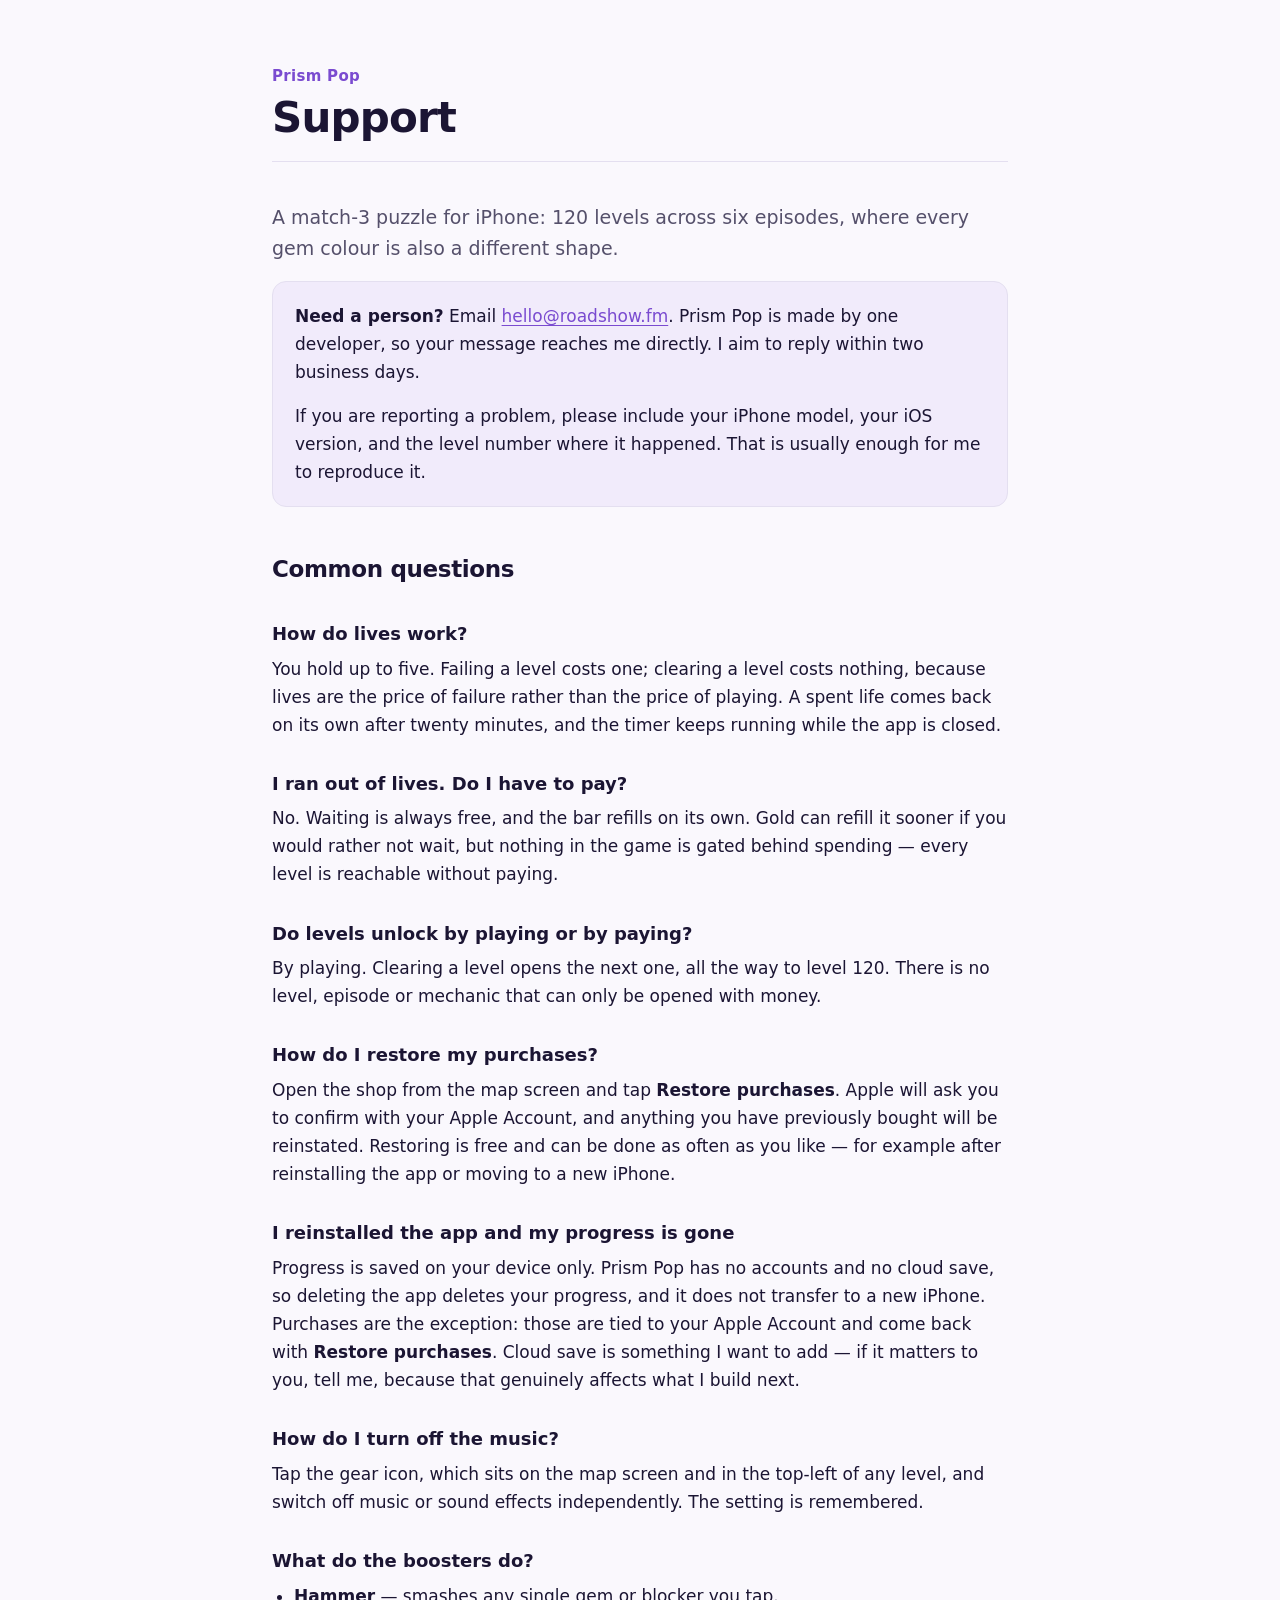
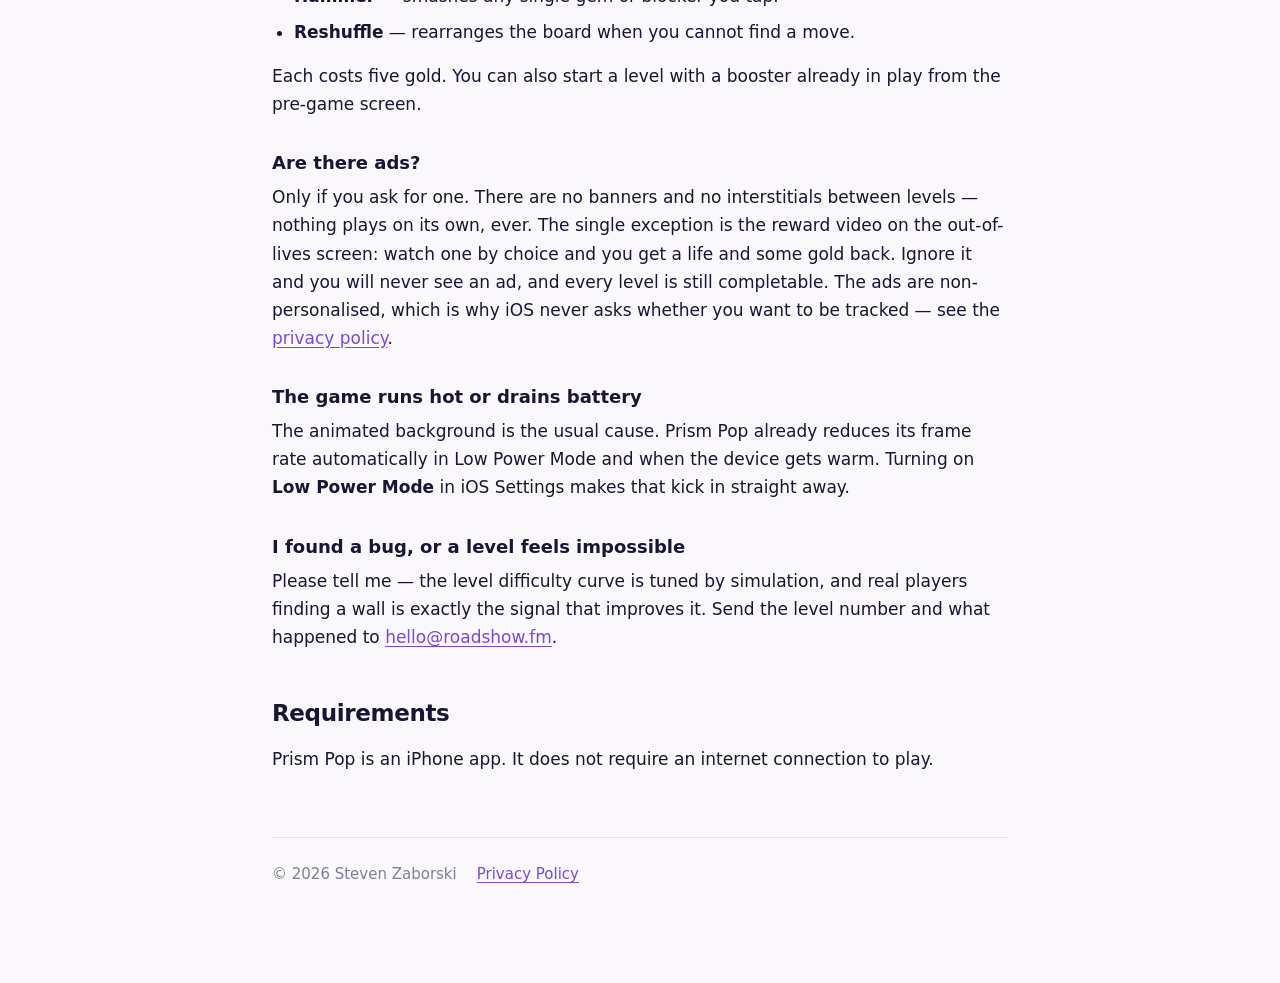
==== index.html @ a7c7065f "Prism Pop support and privacy pages" ====
<!doctype html>
<html lang="en">
<head>
<meta charset="utf-8" />
<meta name="viewport" content="width=device-width, initial-scale=1" />
<title>Support — Prism Pop</title>
<meta name="description" content="Help and contact for Prism Pop, a match-3 puzzle game for iPhone." />
<link rel="stylesheet" href="style.css" />
</head>
<body>
<div class="wrap">

<header>
  <p class="game">Prism Pop</p>
  <h1>Support</h1>
</header>

<p class="lede">A match-3 puzzle for iPhone: 120 levels across six episodes,
  where every gem colour is also a different shape.</p>

<div class="callout">
  <p><strong>Need a person?</strong> Email
  <a href="mailto:hello@roadshow.fm">hello@roadshow.fm</a>. Prism Pop is made by
  one developer, so your message reaches me directly. I aim to reply within two
  business days.</p>
  <p>If you are reporting a problem, please include your iPhone model, your iOS
  version, and the level number where it happened. That is usually enough for me
  to reproduce it.</p>
</div>

<h2>Common questions</h2>

<h3>How do lives work?</h3>
<p>You hold up to five. Failing a level costs one; clearing a level costs
  nothing, because lives are the price of failure rather than the price of
  playing. A spent life comes back on its own after twenty minutes, and the timer
  keeps running while the app is closed.</p>

<h3>I ran out of lives. Do I have to pay?</h3>
<p>No. Waiting is always free, and the bar refills on its own. Gold can refill it
  sooner if you would rather not wait, but nothing in the game is gated behind
  spending — every level is reachable without paying.</p>

<h3>Do levels unlock by playing or by paying?</h3>
<p>By playing. Clearing a level opens the next one, all the way to level 120.
  There is no level, episode or mechanic that can only be opened with money.</p>

<h3>How do I restore my purchases?</h3>
<p>Open the shop from the map screen and tap <strong>Restore purchases</strong>.
  Apple will ask you to confirm with your Apple Account, and anything you have
  previously bought will be reinstated. Restoring is free and can be done as
  often as you like — for example after reinstalling the app or moving to a new
  iPhone.</p>

<h3>I reinstalled the app and my progress is gone</h3>
<p>Progress is saved on your device only. Prism Pop has no accounts and no cloud
  save, so deleting the app deletes your progress, and it does not transfer to a
  new iPhone. Purchases are the exception: those are tied to your Apple Account
  and come back with <strong>Restore purchases</strong>. Cloud save is something
  I want to add — if it matters to you, tell me, because that genuinely affects
  what I build next.</p>

<h3>How do I turn off the music?</h3>
<p>Tap the gear icon, which sits on the map screen and in the top-left of any
  level, and switch off music or sound effects independently. The setting is
  remembered.</p>

<h3>What do the boosters do?</h3>
<ul>
  <li><strong>Hammer</strong> — smashes any single gem or blocker you tap.</li>
  <li><strong>Reshuffle</strong> — rearranges the board when you cannot find a
    move.</li>
</ul>
<p>Each costs five gold. You can also start a level with a booster already in
  play from the pre-game screen.</p>

<h3>Are there ads?</h3>
<p>Only if you ask for one. There are no banners and no interstitials between
  levels — nothing plays on its own, ever. The single exception is the reward
  video on the out-of-lives screen: watch one by choice and you get a life and
  some gold back. Ignore it and you will never see an ad, and every level is
  still completable. The ads are non-personalised, which is why iOS never asks
  whether you want to be tracked — see the
  <a href="privacy.html#ads">privacy policy</a>.</p>

<h3>The game runs hot or drains battery</h3>
<p>The animated background is the usual cause. Prism Pop already reduces its
  frame rate automatically in Low Power Mode and when the device gets warm.
  Turning on <strong>Low Power Mode</strong> in iOS Settings makes that kick in
  straight away.</p>

<h3>I found a bug, or a level feels impossible</h3>
<p>Please tell me — the level difficulty curve is tuned by simulation, and real
  players finding a wall is exactly the signal that improves it. Send the level
  number and what happened to
  <a href="mailto:hello@roadshow.fm">hello@roadshow.fm</a>.</p>

<h2>Requirements</h2>
<p>Prism Pop is an iPhone app. It does not require an internet connection to
  play.</p>

<footer>
  <span>&copy; 2026 Steven Zaborski</span>
  <a href="privacy.html">Privacy Policy</a>
</footer>

</div>
</body>
</html>
---- style.css ----
/* Shared styling for the two public pages App Store Connect requires.
   Self-contained: no webfonts, no CDN, nothing to break years from now. */

:root {
  --ground: #faf8fd;
  --surface: #ffffff;
  --edge: #e4dff0;
  --ink: #1b1533;
  --ink-dim: #55506b;
  --ink-faint: #837d99;
  --accent: #7a4bd0;
  --accent-soft: #f1ebfb;
  --display: ui-rounded, "SF Pro Rounded", "Segoe UI", system-ui, sans-serif;
  --body: system-ui, -apple-system, "Segoe UI", Roboto, sans-serif;
}

@media (prefers-color-scheme: dark) {
  :root {
    --ground: #100c22;
    --surface: #1a1436;
    --edge: #2e2752;
    --ink: #f2effa;
    --ink-dim: #b3abd0;
    --ink-faint: #837b9f;
    --accent: #ffc74d;
    --accent-soft: #241d44;
  }
}

* { box-sizing: border-box; }

body {
  margin: 0;
  padding: 0 22px 96px;
  background: var(--ground);
  color: var(--ink);
  font-family: var(--body);
  font-size: 17px;
  line-height: 1.65;
  -webkit-text-size-adjust: 100%;
}

.wrap { max-width: 46rem; margin: 0 auto; }

header {
  padding: 64px 0 8px;
  border-bottom: 1px solid var(--edge);
  margin-bottom: 40px;
}

.game {
  font-family: var(--display);
  font-size: 15px;
  font-weight: 700;
  letter-spacing: 0.02em;
  color: var(--accent);
  margin: 0 0 6px;
}

h1 {
  font-family: var(--display);
  font-size: clamp(30px, 6vw, 42px);
  font-weight: 700;
  letter-spacing: -0.02em;
  line-height: 1.1;
  margin: 0 0 12px;
  text-wrap: balance;
}

.updated {
  font-size: 14.5px;
  color: var(--ink-faint);
  margin: 0 0 28px;
}

h2 {
  font-family: var(--display);
  font-size: 23px;
  font-weight: 700;
  letter-spacing: -0.015em;
  margin: 44px 0 12px;
  text-wrap: balance;
}

h3 {
  font-family: var(--display);
  font-size: 18px;
  font-weight: 600;
  margin: 30px 0 6px;
}

p { margin: 0 0 16px; }

ul { margin: 0 0 16px; padding-left: 22px; }
li { margin-bottom: 8px; }

a {
  color: var(--accent);
  text-underline-offset: 3px;
}
a:focus-visible {
  outline: 2px solid var(--accent);
  outline-offset: 3px;
  border-radius: 3px;
}

.lede {
  font-size: 19px;
  color: var(--ink-dim);
}

.callout {
  background: var(--accent-soft);
  border: 1px solid var(--edge);
  border-radius: 14px;
  padding: 20px 22px;
  margin: 0 0 28px;
}
.callout p:last-child { margin-bottom: 0; }
.callout strong { color: var(--ink); }

table {
  width: 100%;
  border-collapse: collapse;
  margin: 0 0 20px;
  font-size: 16px;
}
th, td {
  text-align: left;
  padding: 11px 12px;
  border-bottom: 1px solid var(--edge);
  vertical-align: top;
}
th {
  font-family: var(--display);
  font-weight: 600;
  color: var(--ink);
}
td { color: var(--ink-dim); }

.scroller { overflow-x: auto; }

footer {
  margin-top: 64px;
  padding-top: 24px;
  border-top: 1px solid var(--edge);
  font-size: 15px;
  color: var(--ink-faint);
  display: flex;
  flex-wrap: wrap;
  gap: 8px 20px;
}
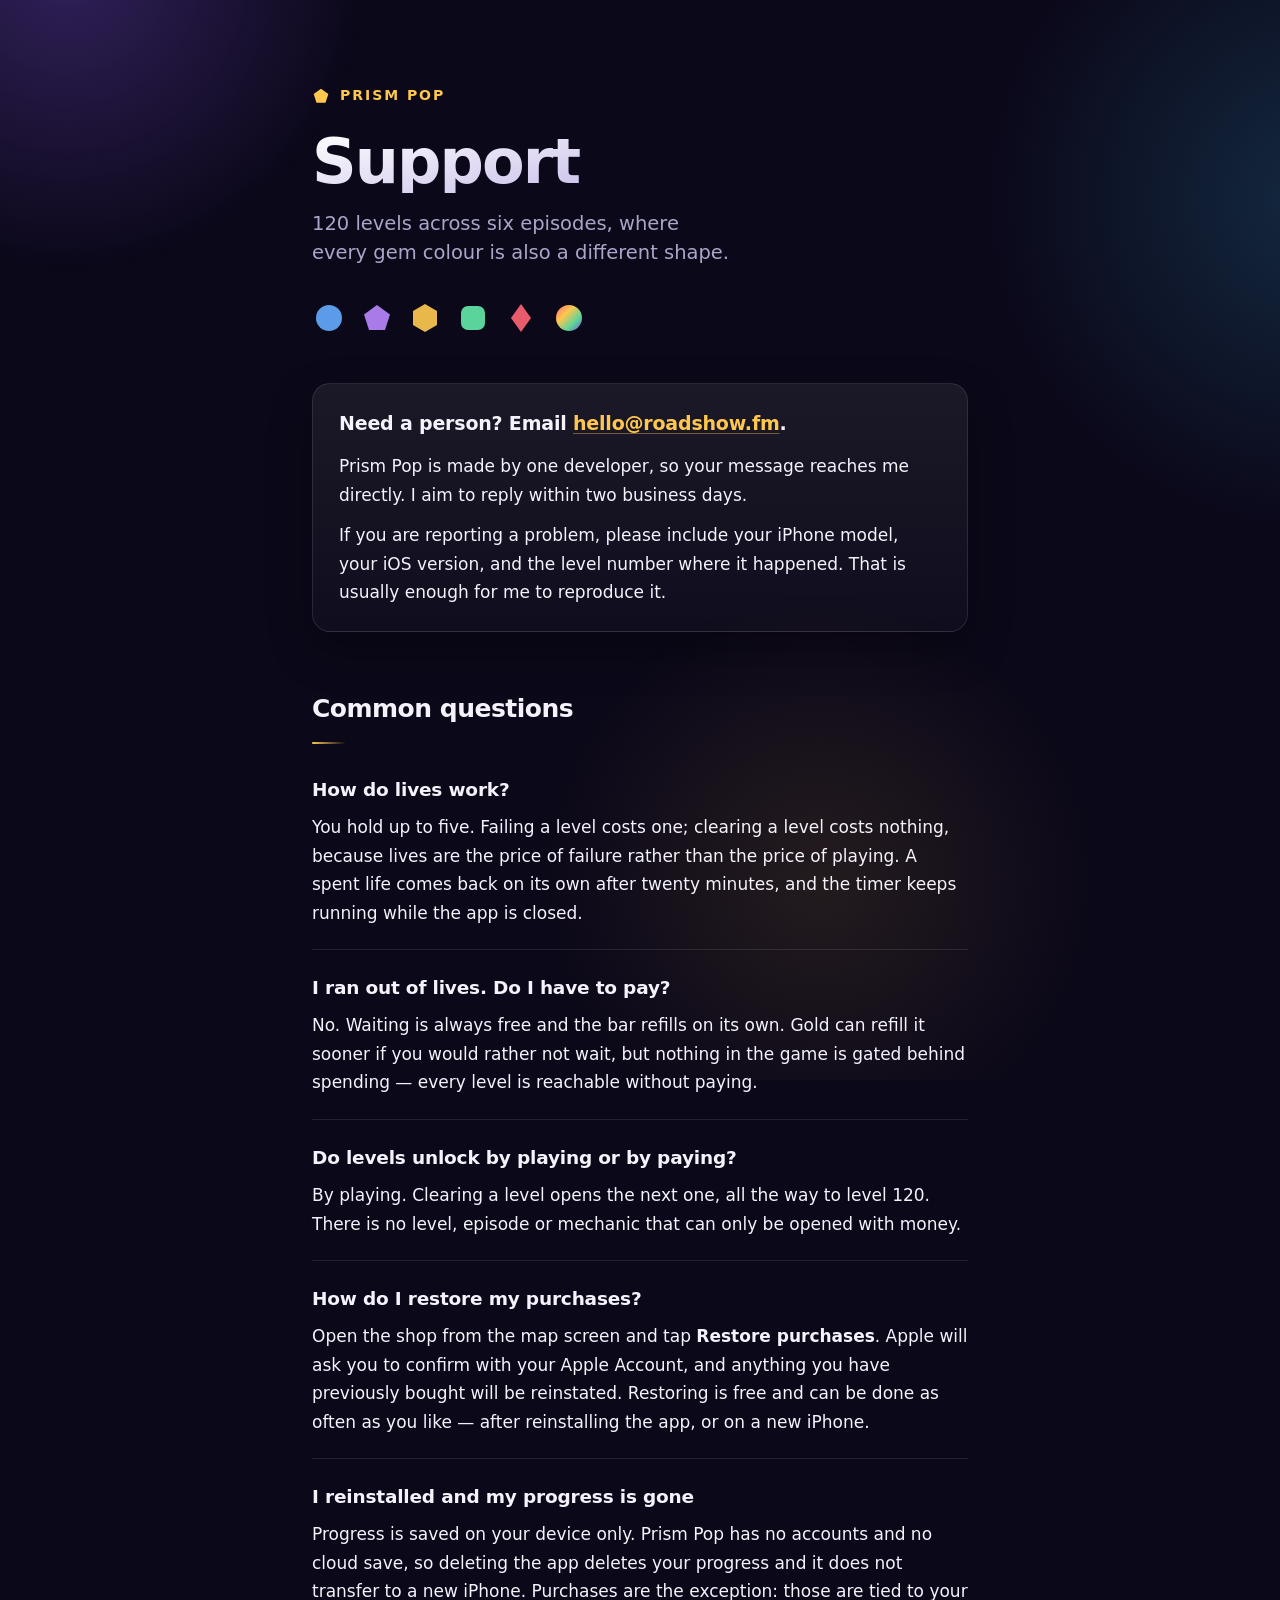
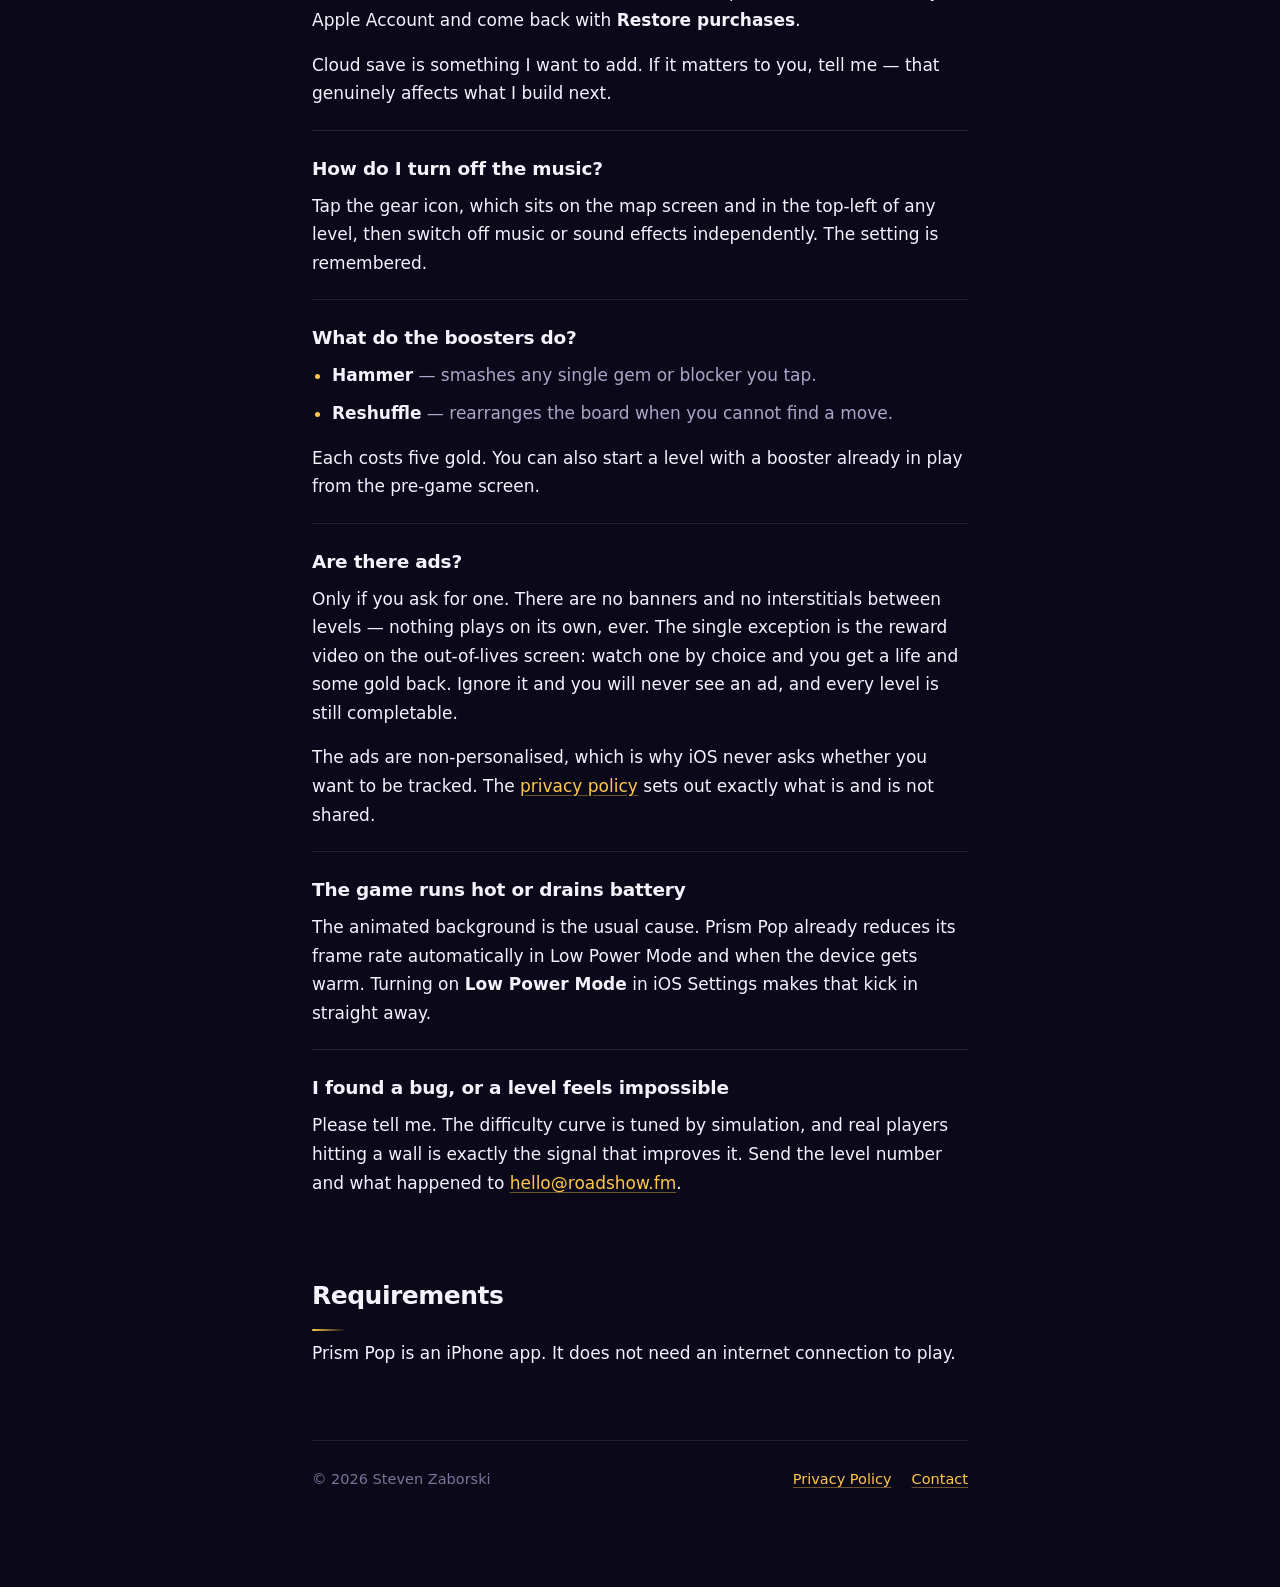
==== commit 251835e3: "Redesign in the game's palette" ====
--- a/index.html
+++ b/index.html
@@ -5,103 +5,153 @@
 <meta name="viewport" content="width=device-width, initial-scale=1" />
 <title>Support — Prism Pop</title>
 <meta name="description" content="Help and contact for Prism Pop, a match-3 puzzle game for iPhone." />
+<meta name="theme-color" content="#0B0819" />
+<link rel="icon" href="data:image/svg+xml,%3Csvg xmlns='http://www.w3.org/2000/svg' viewBox='0 0 32 32'%3E%3Cpolygon points='16,3 29,12.5 24,28 8,28 3,12.5' fill='%23FFC74D'/%3E%3C/svg%3E" />
 <link rel="stylesheet" href="style.css" />
 </head>
 <body>
+<div class="aurora" aria-hidden="true"></div>
+
 <div class="wrap">
 
-<header>
-  <p class="game">Prism Pop</p>
+<header class="masthead">
+  <a class="wordmark" href="index.html">
+    <svg width="18" height="18" viewBox="0 0 32 32" aria-hidden="true">
+      <polygon points="16,3 29,12.5 24,28 8,28 3,12.5" fill="#FFC74D" />
+    </svg>
+    Prism Pop
+  </a>
   <h1>Support</h1>
+  <p class="standfirst">120 levels across six episodes, where every gem colour
+    is also a different shape.</p>
+
+  <div class="gems" aria-label="The six gem shapes">
+    <svg width="34" height="34" viewBox="0 0 34 34"><circle cx="17" cy="17" r="13" fill="#5B9BE8"/></svg>
+    <svg width="34" height="34" viewBox="0 0 34 34"><polygon points="17,4 30,13.5 25,29 9,29 4,13.5" fill="#A87BE8"/></svg>
+    <svg width="34" height="34" viewBox="0 0 34 34"><polygon points="17,3 29,10 29,24 17,31 5,24 5,10" fill="#E8B84B"/></svg>
+    <svg width="34" height="34" viewBox="0 0 34 34"><rect x="5" y="5" width="24" height="24" rx="7" fill="#5BD49B"/></svg>
+    <svg width="34" height="34" viewBox="0 0 34 34"><polygon points="17,3 27,17 17,31 7,17" fill="#E85B6B"/></svg>
+    <svg width="34" height="34" viewBox="0 0 34 34">
+      <defs><linearGradient id="p" x1="0" y1="0" x2="1" y2="1">
+        <stop offset="0%" stop-color="#FF6B7A"/><stop offset="35%" stop-color="#FFC74D"/>
+        <stop offset="70%" stop-color="#5BD49B"/><stop offset="100%" stop-color="#7A4FD6"/>
+      </linearGradient></defs>
+      <circle cx="17" cy="17" r="13" fill="url(#p)"/>
+    </svg>
+  </div>
 </header>
 
-<p class="lede">A match-3 puzzle for iPhone: 120 levels across six episodes,
-  where every gem colour is also a different shape.</p>
+<main>
 
 <div class="callout">
-  <p><strong>Need a person?</strong> Email
-  <a href="mailto:hello@roadshow.fm">hello@roadshow.fm</a>. Prism Pop is made by
-  one developer, so your message reaches me directly. I aim to reply within two
-  business days.</p>
+  <p class="lead">Need a person? Email <a href="mailto:hello@roadshow.fm">hello@roadshow.fm</a>.</p>
+  <p>Prism Pop is made by one developer, so your message reaches me directly. I
+    aim to reply within two business days.</p>
   <p>If you are reporting a problem, please include your iPhone model, your iOS
-  version, and the level number where it happened. That is usually enough for me
-  to reproduce it.</p>
+    version, and the level number where it happened. That is usually enough for
+    me to reproduce it.</p>
 </div>
 
 <h2>Common questions</h2>
 
-<h3>How do lives work?</h3>
-<p>You hold up to five. Failing a level costs one; clearing a level costs
-  nothing, because lives are the price of failure rather than the price of
-  playing. A spent life comes back on its own after twenty minutes, and the timer
-  keeps running while the app is closed.</p>
+<div class="qa">
+  <div>
+    <h3>How do lives work?</h3>
+    <p>You hold up to five. Failing a level costs one; clearing a level costs
+      nothing, because lives are the price of failure rather than the price of
+      playing. A spent life comes back on its own after twenty minutes, and the
+      timer keeps running while the app is closed.</p>
+  </div>
 
-<h3>I ran out of lives. Do I have to pay?</h3>
-<p>No. Waiting is always free, and the bar refills on its own. Gold can refill it
-  sooner if you would rather not wait, but nothing in the game is gated behind
-  spending — every level is reachable without paying.</p>
+  <div>
+    <h3>I ran out of lives. Do I have to pay?</h3>
+    <p>No. Waiting is always free and the bar refills on its own. Gold can refill
+      it sooner if you would rather not wait, but nothing in the game is gated
+      behind spending — every level is reachable without paying.</p>
+  </div>
 
-<h3>Do levels unlock by playing or by paying?</h3>
-<p>By playing. Clearing a level opens the next one, all the way to level 120.
-  There is no level, episode or mechanic that can only be opened with money.</p>
+  <div>
+    <h3>Do levels unlock by playing or by paying?</h3>
+    <p>By playing. Clearing a level opens the next one, all the way to level 120.
+      There is no level, episode or mechanic that can only be opened with money.</p>
+  </div>
 
-<h3>How do I restore my purchases?</h3>
-<p>Open the shop from the map screen and tap <strong>Restore purchases</strong>.
-  Apple will ask you to confirm with your Apple Account, and anything you have
-  previously bought will be reinstated. Restoring is free and can be done as
-  often as you like — for example after reinstalling the app or moving to a new
-  iPhone.</p>
+  <div>
+    <h3>How do I restore my purchases?</h3>
+    <p>Open the shop from the map screen and tap <strong>Restore purchases</strong>.
+      Apple will ask you to confirm with your Apple Account, and anything you have
+      previously bought will be reinstated. Restoring is free and can be done as
+      often as you like — after reinstalling the app, or on a new iPhone.</p>
+  </div>
 
-<h3>I reinstalled the app and my progress is gone</h3>
-<p>Progress is saved on your device only. Prism Pop has no accounts and no cloud
-  save, so deleting the app deletes your progress, and it does not transfer to a
-  new iPhone. Purchases are the exception: those are tied to your Apple Account
-  and come back with <strong>Restore purchases</strong>. Cloud save is something
-  I want to add — if it matters to you, tell me, because that genuinely affects
-  what I build next.</p>
+  <div>
+    <h3>I reinstalled and my progress is gone</h3>
+    <p>Progress is saved on your device only. Prism Pop has no accounts and no
+      cloud save, so deleting the app deletes your progress and it does not
+      transfer to a new iPhone. Purchases are the exception: those are tied to
+      your Apple Account and come back with <strong>Restore purchases</strong>.</p>
+    <p>Cloud save is something I want to add. If it matters to you, tell me —
+      that genuinely affects what I build next.</p>
+  </div>
 
-<h3>How do I turn off the music?</h3>
-<p>Tap the gear icon, which sits on the map screen and in the top-left of any
-  level, and switch off music or sound effects independently. The setting is
-  remembered.</p>
+  <div>
+    <h3>How do I turn off the music?</h3>
+    <p>Tap the gear icon, which sits on the map screen and in the top-left of any
+      level, then switch off music or sound effects independently. The setting is
+      remembered.</p>
+  </div>
 
-<h3>What do the boosters do?</h3>
-<ul>
-  <li><strong>Hammer</strong> — smashes any single gem or blocker you tap.</li>
-  <li><strong>Reshuffle</strong> — rearranges the board when you cannot find a
-    move.</li>
-</ul>
-<p>Each costs five gold. You can also start a level with a booster already in
-  play from the pre-game screen.</p>
+  <div>
+    <h3>What do the boosters do?</h3>
+    <ul>
+      <li><strong>Hammer</strong> — smashes any single gem or blocker you tap.</li>
+      <li><strong>Reshuffle</strong> — rearranges the board when you cannot find
+        a move.</li>
+    </ul>
+    <p>Each costs five gold. You can also start a level with a booster already in
+      play from the pre-game screen.</p>
+  </div>
 
-<h3>Are there ads?</h3>
-<p>Only if you ask for one. There are no banners and no interstitials between
-  levels — nothing plays on its own, ever. The single exception is the reward
-  video on the out-of-lives screen: watch one by choice and you get a life and
-  some gold back. Ignore it and you will never see an ad, and every level is
-  still completable. The ads are non-personalised, which is why iOS never asks
-  whether you want to be tracked — see the
-  <a href="privacy.html#ads">privacy policy</a>.</p>
+  <div>
+    <h3>Are there ads?</h3>
+    <p>Only if you ask for one. There are no banners and no interstitials between
+      levels — nothing plays on its own, ever. The single exception is the reward
+      video on the out-of-lives screen: watch one by choice and you get a life and
+      some gold back. Ignore it and you will never see an ad, and every level is
+      still completable.</p>
+    <p>The ads are non-personalised, which is why iOS never asks whether you want
+      to be tracked. The <a href="privacy.html#ads">privacy policy</a> sets out
+      exactly what is and is not shared.</p>
+  </div>
 
-<h3>The game runs hot or drains battery</h3>
-<p>The animated background is the usual cause. Prism Pop already reduces its
-  frame rate automatically in Low Power Mode and when the device gets warm.
-  Turning on <strong>Low Power Mode</strong> in iOS Settings makes that kick in
-  straight away.</p>
+  <div>
+    <h3>The game runs hot or drains battery</h3>
+    <p>The animated background is the usual cause. Prism Pop already reduces its
+      frame rate automatically in Low Power Mode and when the device gets warm.
+      Turning on <strong>Low Power Mode</strong> in iOS Settings makes that kick
+      in straight away.</p>
+  </div>
 
-<h3>I found a bug, or a level feels impossible</h3>
-<p>Please tell me — the level difficulty curve is tuned by simulation, and real
-  players finding a wall is exactly the signal that improves it. Send the level
-  number and what happened to
-  <a href="mailto:hello@roadshow.fm">hello@roadshow.fm</a>.</p>
+  <div>
+    <h3>I found a bug, or a level feels impossible</h3>
+    <p>Please tell me. The difficulty curve is tuned by simulation, and real
+      players hitting a wall is exactly the signal that improves it. Send the
+      level number and what happened to
+      <a href="mailto:hello@roadshow.fm">hello@roadshow.fm</a>.</p>
+  </div>
+</div>
 
 <h2>Requirements</h2>
-<p>Prism Pop is an iPhone app. It does not require an internet connection to
-  play.</p>
+<p>Prism Pop is an iPhone app. It does not need an internet connection to play.</p>
+
+</main>
 
 <footer>
   <span>&copy; 2026 Steven Zaborski</span>
-  <a href="privacy.html">Privacy Policy</a>
+  <nav>
+    <a href="privacy.html">Privacy Policy</a>
+    <a href="mailto:hello@roadshow.fm">Contact</a>
+  </nav>
 </footer>
 
 </div>
--- a/style.css
+++ b/style.css
@@ -1,152 +1,268 @@
-/* Shared styling for the two public pages App Store Connect requires.
-   Self-contained: no webfonts, no CDN, nothing to break years from now. */
+/* Prism Pop — public pages.
+   Self-contained: no webfonts, no CDN, no JavaScript. The page commits to the
+   game's night palette rather than tracking the system theme, so it reads as an
+   extension of the app on any device. Every colour is painted explicitly. */
 
 :root {
-  --ground: #faf8fd;
-  --surface: #ffffff;
-  --edge: #e4dff0;
-  --ink: #1b1533;
-  --ink-dim: #55506b;
-  --ink-faint: #837d99;
-  --accent: #7a4bd0;
-  --accent-soft: #f1ebfb;
-  --display: ui-rounded, "SF Pro Rounded", "Segoe UI", system-ui, sans-serif;
+  --night: #0B0819;
+  --night-2: #100B24;
+  --surface: rgba(255, 255, 255, 0.045);
+  --surface-firm: rgba(255, 255, 255, 0.07);
+  --edge: rgba(255, 255, 255, 0.10);
+  --edge-lit: rgba(255, 255, 255, 0.20);
+  --ink: #F5F2FC;
+  --ink-dim: #ADA5C9;
+  --ink-faint: #7B7498;
+  --amber: #FFC74D;
+  --violet: #7A4FD6;
+  --teal: #2C7FA6;
+  --rose: #FF6B7A;
+
+  --display: ui-rounded, "SF Pro Rounded", "Hiragino Maru Gothic ProN",
+             "Segoe UI", system-ui, sans-serif;
   --body: system-ui, -apple-system, "Segoe UI", Roboto, sans-serif;
-}
-
-@media (prefers-color-scheme: dark) {
-  :root {
-    --ground: #100c22;
-    --surface: #1a1436;
-    --edge: #2e2752;
-    --ink: #f2effa;
-    --ink-dim: #b3abd0;
-    --ink-faint: #837b9f;
-    --accent: #ffc74d;
-    --accent-soft: #241d44;
-  }
+  --mono: ui-monospace, "SF Mono", Menlo, Consolas, monospace;
 }
 
 * { box-sizing: border-box; }
+
+html { scroll-behavior: smooth; }
 
 body {
   margin: 0;
-  padding: 0 22px 96px;
-  background: var(--ground);
+  background: var(--night);
   color: var(--ink);
   font-family: var(--body);
   font-size: 17px;
-  line-height: 1.65;
+  line-height: 1.68;
+  -webkit-font-smoothing: antialiased;
   -webkit-text-size-adjust: 100%;
-}
-
-.wrap { max-width: 46rem; margin: 0 auto; }
-
-header {
-  padding: 64px 0 8px;
-  border-bottom: 1px solid var(--edge);
-  margin-bottom: 40px;
-}
-
-.game {
-  font-family: var(--display);
-  font-size: 15px;
+  overflow-x: hidden;
+}
+
+/* --- The aurora. Three slow blooms behind everything, the same trick the
+       game's background uses. Decoration only: no content depends on it. --- */
+.aurora {
+  position: fixed;
+  inset: -20vh -20vw;
+  z-index: -1;
+  pointer-events: none;
+  background:
+    radial-gradient(38vw 38vw at 18% 12%, rgba(122, 79, 214, 0.34), transparent 62%),
+    radial-gradient(42vw 42vw at 88% 30%, rgba(44, 127, 166, 0.28), transparent 64%),
+    radial-gradient(34vw 34vw at 60% 84%, rgba(255, 199, 77, 0.10), transparent 66%);
+  animation: drift 48s ease-in-out infinite alternate;
+}
+@keyframes drift {
+  0%   { transform: translate3d(0, 0, 0) scale(1); }
+  50%  { transform: translate3d(2.5%, -2%, 0) scale(1.08); }
+  100% { transform: translate3d(-2%, 2.5%, 0) scale(1.03); }
+}
+@media (prefers-reduced-motion: reduce) {
+  .aurora { animation: none; }
+  html { scroll-behavior: auto; }
+}
+
+.wrap { max-width: 44rem; margin: 0 auto; padding: 0 24px 96px; }
+
+/* --- Masthead --- */
+.masthead { padding: 84px 0 40px; }
+
+.wordmark {
+  display: inline-flex;
+  align-items: center;
+  gap: 10px;
+  font-family: var(--display);
+  font-size: 14px;
   font-weight: 700;
+  letter-spacing: 0.14em;
+  text-transform: uppercase;
+  color: var(--amber);
+  text-decoration: none;
+  margin-bottom: 22px;
+}
+.wordmark svg { display: block; }
+
+h1 {
+  font-family: var(--display);
+  font-size: clamp(38px, 8vw, 62px);
+  font-weight: 800;
+  letter-spacing: -0.03em;
+  line-height: 1.02;
+  margin: 0 0 16px;
+  text-wrap: balance;
+  background: linear-gradient(168deg, #FFFFFF 0%, #C9BFEA 62%, #8E82BE 100%);
+  -webkit-background-clip: text;
+  background-clip: text;
+  color: transparent;
+}
+
+.standfirst {
+  margin: 0;
+  max-width: 34ch;
+  font-size: 19.5px;
+  line-height: 1.5;
+  color: var(--ink-dim);
+  text-wrap: balance;
+}
+
+.stamp {
+  margin: 22px 0 0;
+  font-family: var(--mono);
+  font-size: 12.5px;
   letter-spacing: 0.02em;
-  color: var(--accent);
-  margin: 0 0 6px;
-}
-
-h1 {
-  font-family: var(--display);
-  font-size: clamp(30px, 6vw, 42px);
+  color: var(--ink-faint);
+}
+.stamp code { color: var(--amber); }
+
+/* The six gem silhouettes: the game's whole thesis in one row. */
+.gems {
+  display: flex;
+  gap: 14px;
+  margin: 34px 0 0;
+  flex-wrap: wrap;
+}
+.gems svg { display: block; }
+
+/* --- Body --- */
+main { padding-top: 8px; }
+
+h2 {
+  font-family: var(--display);
+  font-size: 25px;
   font-weight: 700;
   letter-spacing: -0.02em;
-  line-height: 1.1;
-  margin: 0 0 12px;
+  margin: 56px 0 8px;
   text-wrap: balance;
-}
-
-.updated {
+  scroll-margin-top: 24px;
+}
+h2::after {
+  content: "";
+  display: block;
+  width: 34px;
+  height: 2px;
+  margin-top: 12px;
+  border-radius: 2px;
+  background: linear-gradient(90deg, var(--amber), rgba(255, 199, 77, 0));
+}
+
+h3 {
+  font-family: var(--display);
+  font-size: 18.5px;
+  font-weight: 600;
+  letter-spacing: -0.01em;
+  margin: 34px 0 6px;
+  color: var(--ink);
+}
+
+p { margin: 0 0 16px; max-width: 66ch; }
+
+ul { margin: 0 0 16px; padding-left: 20px; max-width: 66ch; }
+li { margin-bottom: 9px; color: var(--ink-dim); }
+li::marker { color: var(--amber); }
+
+strong { color: var(--ink); font-weight: 600; }
+em { color: var(--ink); font-style: italic; }
+
+a {
+  color: var(--amber);
+  text-decoration-color: rgba(255, 199, 77, 0.4);
+  text-underline-offset: 3px;
+  transition: text-decoration-color 160ms ease;
+}
+a:hover { text-decoration-color: var(--amber); }
+a:focus-visible {
+  outline: 2px solid var(--amber);
+  outline-offset: 3px;
+  border-radius: 4px;
+}
+
+code {
+  font-family: var(--mono);
+  font-size: 0.86em;
+  background: var(--surface-firm);
+  border: 1px solid var(--edge);
+  color: var(--amber);
+  padding: 1px 6px;
+  border-radius: 5px;
+}
+
+/* --- Callout --- */
+.callout {
+  position: relative;
+  margin: 0 0 8px;
+  padding: 24px 26px;
+  border-radius: 18px;
+  background: linear-gradient(180deg, rgba(255, 255, 255, 0.065), rgba(255, 255, 255, 0.025));
+  border: 1px solid var(--edge);
+  box-shadow: 0 18px 44px rgba(0, 0, 0, 0.30);
+}
+.callout p { margin: 0 0 12px; max-width: none; }
+.callout p:last-child { margin: 0; }
+.callout .lead {
+  font-family: var(--display);
+  font-size: 19px;
+  font-weight: 600;
+  letter-spacing: -0.01em;
+  color: var(--ink);
+}
+
+/* --- Table --- */
+.scroller {
+  overflow-x: auto;
+  margin: 0 0 20px;
+  border: 1px solid var(--edge);
+  border-radius: 16px;
+  background: var(--surface);
+}
+table { border-collapse: collapse; width: 100%; font-size: 15.5px; min-width: 420px; }
+th {
+  text-align: left;
+  font-family: var(--mono);
+  font-size: 10.5px;
+  letter-spacing: 0.11em;
+  text-transform: uppercase;
+  color: var(--ink-faint);
+  font-weight: 600;
+  padding: 14px 18px;
+  border-bottom: 1px solid var(--edge-lit);
+  white-space: nowrap;
+}
+td {
+  padding: 13px 18px;
+  border-bottom: 1px solid var(--edge);
+  vertical-align: top;
+  color: var(--ink-dim);
+}
+tr:last-child td { border-bottom: 0; }
+td:first-child { color: var(--ink); font-weight: 500; white-space: nowrap; }
+
+/* --- Questions (support page) --- */
+.qa { margin: 0; padding: 0; }
+.qa > div {
+  padding: 22px 0;
+  border-bottom: 1px solid var(--edge);
+}
+.qa > div:last-child { border-bottom: 0; }
+.qa h3 { margin: 0 0 8px; }
+.qa p:last-child, .qa ul:last-child { margin-bottom: 0; }
+
+/* --- Footer --- */
+footer {
+  margin-top: 72px;
+  padding-top: 26px;
+  border-top: 1px solid var(--edge);
+  display: flex;
+  flex-wrap: wrap;
+  gap: 10px 24px;
+  align-items: center;
   font-size: 14.5px;
   color: var(--ink-faint);
-  margin: 0 0 28px;
-}
-
-h2 {
-  font-family: var(--display);
-  font-size: 23px;
-  font-weight: 700;
-  letter-spacing: -0.015em;
-  margin: 44px 0 12px;
-  text-wrap: balance;
-}
-
-h3 {
-  font-family: var(--display);
-  font-size: 18px;
-  font-weight: 600;
-  margin: 30px 0 6px;
-}
-
-p { margin: 0 0 16px; }
-
-ul { margin: 0 0 16px; padding-left: 22px; }
-li { margin-bottom: 8px; }
-
-a {
-  color: var(--accent);
-  text-underline-offset: 3px;
-}
-a:focus-visible {
-  outline: 2px solid var(--accent);
-  outline-offset: 3px;
-  border-radius: 3px;
-}
-
-.lede {
-  font-size: 19px;
-  color: var(--ink-dim);
-}
-
-.callout {
-  background: var(--accent-soft);
-  border: 1px solid var(--edge);
-  border-radius: 14px;
-  padding: 20px 22px;
-  margin: 0 0 28px;
-}
-.callout p:last-child { margin-bottom: 0; }
-.callout strong { color: var(--ink); }
-
-table {
-  width: 100%;
-  border-collapse: collapse;
-  margin: 0 0 20px;
-  font-size: 16px;
-}
-th, td {
-  text-align: left;
-  padding: 11px 12px;
-  border-bottom: 1px solid var(--edge);
-  vertical-align: top;
-}
-th {
-  font-family: var(--display);
-  font-weight: 600;
-  color: var(--ink);
-}
-td { color: var(--ink-dim); }
-
-.scroller { overflow-x: auto; }
-
-footer {
-  margin-top: 64px;
-  padding-top: 24px;
-  border-top: 1px solid var(--edge);
-  font-size: 15px;
-  color: var(--ink-faint);
-  display: flex;
-  flex-wrap: wrap;
-  gap: 8px 20px;
-}
+}
+footer nav { display: flex; gap: 20px; margin-left: auto; }
+
+@media (max-width: 560px) {
+  .masthead { padding-top: 56px; }
+  .wrap { padding-bottom: 72px; }
+  footer nav { margin-left: 0; width: 100%; }
+}
